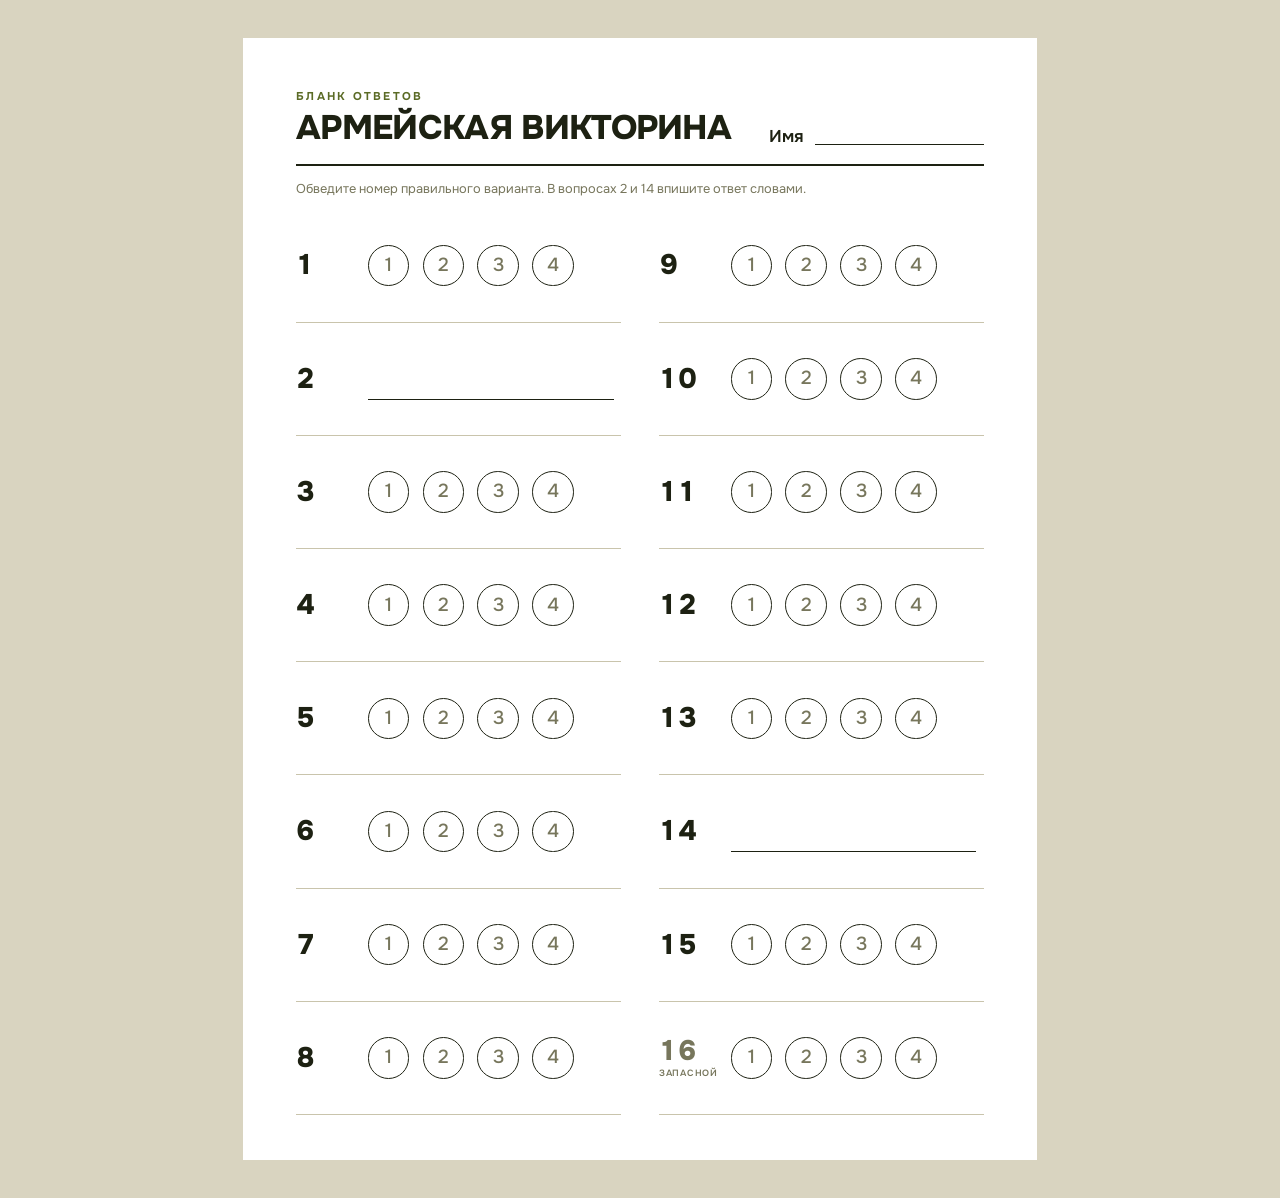
==== blank.html @ 9c08fa0b "Add a printable answer sheet (A4) blank.html builds the sheet from js/data.js: a name field on top a" ====
<!doctype html>
<html lang="ru">
<head>
  <meta charset="utf-8">
  <meta name="viewport" content="width=device-width, initial-scale=1">
  <title>Бланк ответов</title>
  <!-- Бланк для печати (A4). Строки строятся из js/data.js: у вопроса с вариантами —
       кружки 1–4, без вариантов — линия для ответа. Печать: Ctrl+P. -->
  <style>
    @font-face {
      font-family: "Onest";
      src: url("assets/fonts/onest-cyrillic-wght-normal.woff2") format("woff2-variations");
      font-weight: 100 900;
      unicode-range: U+0301, U+0400-045F, U+0490-0491, U+04B0-04B1, U+2116;
    }
    @font-face {
      font-family: "Onest";
      src: url("assets/fonts/onest-latin-wght-normal.woff2") format("woff2-variations");
      font-weight: 100 900;
      unicode-range: U+0000-00FF, U+2000-206F;
    }
    @page { size: A4 portrait; margin: 0; }
    :root {
      --ink: #1d2112;
      --muted: #77765c;
      --line: #c9c4ac;
      --accent: #5b6b26;
      --f: "Onest", "Segoe UI", sans-serif;
    }
    * { box-sizing: border-box; }
    html, body { margin: 0; background: #d9d4c0; font-family: "Onest", "Segoe UI", sans-serif; color: var(--ink); }
    .sheet {
      width: 210mm;
      height: 297mm;
      margin: 10mm auto;
      padding: 14mm 14mm 12mm;
      background: #fff;
      display: flex;
      flex-direction: column;
      -webkit-print-color-adjust: exact;
      print-color-adjust: exact;
    }
    @media print {
      html, body { background: #fff; }
      .sheet { margin: 0; }
    }

    header { display: flex; align-items: flex-end; justify-content: space-between; gap: 10mm; padding-bottom: 5mm; border-bottom: 0.6mm solid var(--ink); }
    .title { font: 800 9mm/1 var(--f); text-transform: uppercase; letter-spacing: -0.02em; }
    .kicker { font: 700 3mm/1 var(--f); letter-spacing: .2em; text-transform: uppercase; color: var(--accent); margin-bottom: 2.5mm; }
    .name { flex: 1; max-width: 95mm; display: flex; align-items: flex-end; gap: 3mm; font: 600 4.5mm/1 var(--f); }
    .name span { flex: 1; border-bottom: 0.3mm solid var(--ink); height: 9mm; }

    .hint { margin: 4mm 0 0; font: 400 3.4mm/1.3 var(--f); color: var(--muted); }

    .cols { flex: 1; display: grid; grid-template-columns: 1fr 1fr; gap: 0 10mm; margin-top: 3mm; }
    .col { display: grid; grid-template-rows: repeat(8, 1fr); }
    .row { display: flex; align-items: center; gap: 5mm; border-bottom: 0.25mm solid var(--line); }
    .num { width: 14mm; flex: none; font: 800 7.5mm/1 var(--f); font-variant-numeric: tabular-nums; }
    .opts { display: flex; gap: 3.5mm; }
    .opts i {
      width: 11mm;
      height: 11mm;
      border: 0.35mm solid var(--ink);
      border-radius: 50%;
      display: grid;
      place-items: center;
      font: 500 5mm/1 var(--f);
      font-style: normal;
      color: var(--muted);
    }
    .write { flex: 1; height: 11mm; border-bottom: 0.35mm solid var(--ink); margin-right: 2mm; }
    .spare .num { color: var(--muted); }
    .spare small { display: block; font: 600 2.4mm/1 var(--f); letter-spacing: .08em; text-transform: uppercase; margin-top: 1mm; }
  </style>
</head>
<body>
  <div class="sheet">
    <header>
      <div>
        <div class="kicker">Бланк ответов</div>
        <div class="title"></div>
      </div>
      <div class="name">Имя <span></span></div>
    </header>
    <p class="hint"></p>
    <div class="cols"></div>
  </div>

  <script src="js/data.js"></script>
  <script>
    (() => {
      const Q = window.QUIZ;
      const PER_COL = 8;
      const qs = Q.questions;
      // всегда целые колонки по 8 строк; лишние строки — для запасного вопроса
      const total = Math.max(PER_COL * 2, Math.ceil(qs.length / PER_COL) * PER_COL);
      const row = (k) => {
        const q = qs[k];
        const n = k + 1;
        if (!q) return `<div class="row spare"><div class="num">${n}<small>запасной</small></div><div class="opts">${[1, 2, 3, 4].map((d) => `<i>${d}</i>`).join("")}</div></div>`;
        const body = q.options
          ? `<div class="opts">${q.options.map((_, d) => `<i>${d + 1}</i>`).join("")}</div>`
          : `<div class="write"></div>`;
        return `<div class="row"><div class="num">${n}</div>${body}</div>`;
      };
      const cols = [];
      for (let c = 0; c < total / PER_COL; c++) {
        cols.push(`<div class="col">${Array.from({ length: PER_COL }, (_, r) => row(c * PER_COL + r)).join("")}</div>`);
      }
      document.querySelector(".cols").innerHTML = cols.join("");
      document.querySelector(".title").textContent = Q.title;
      const written = qs.map((q, k) => (q.options ? null : k + 1)).filter(Boolean);
      document.querySelector(".hint").textContent = "Обведите номер правильного варианта." +
        (written.length ? ` В ${written.length > 1 ? "вопросах" : "вопросе"} ${written.join(" и ")} впишите ответ словами.` : "");
    })();
  </script>
</body>
</html>
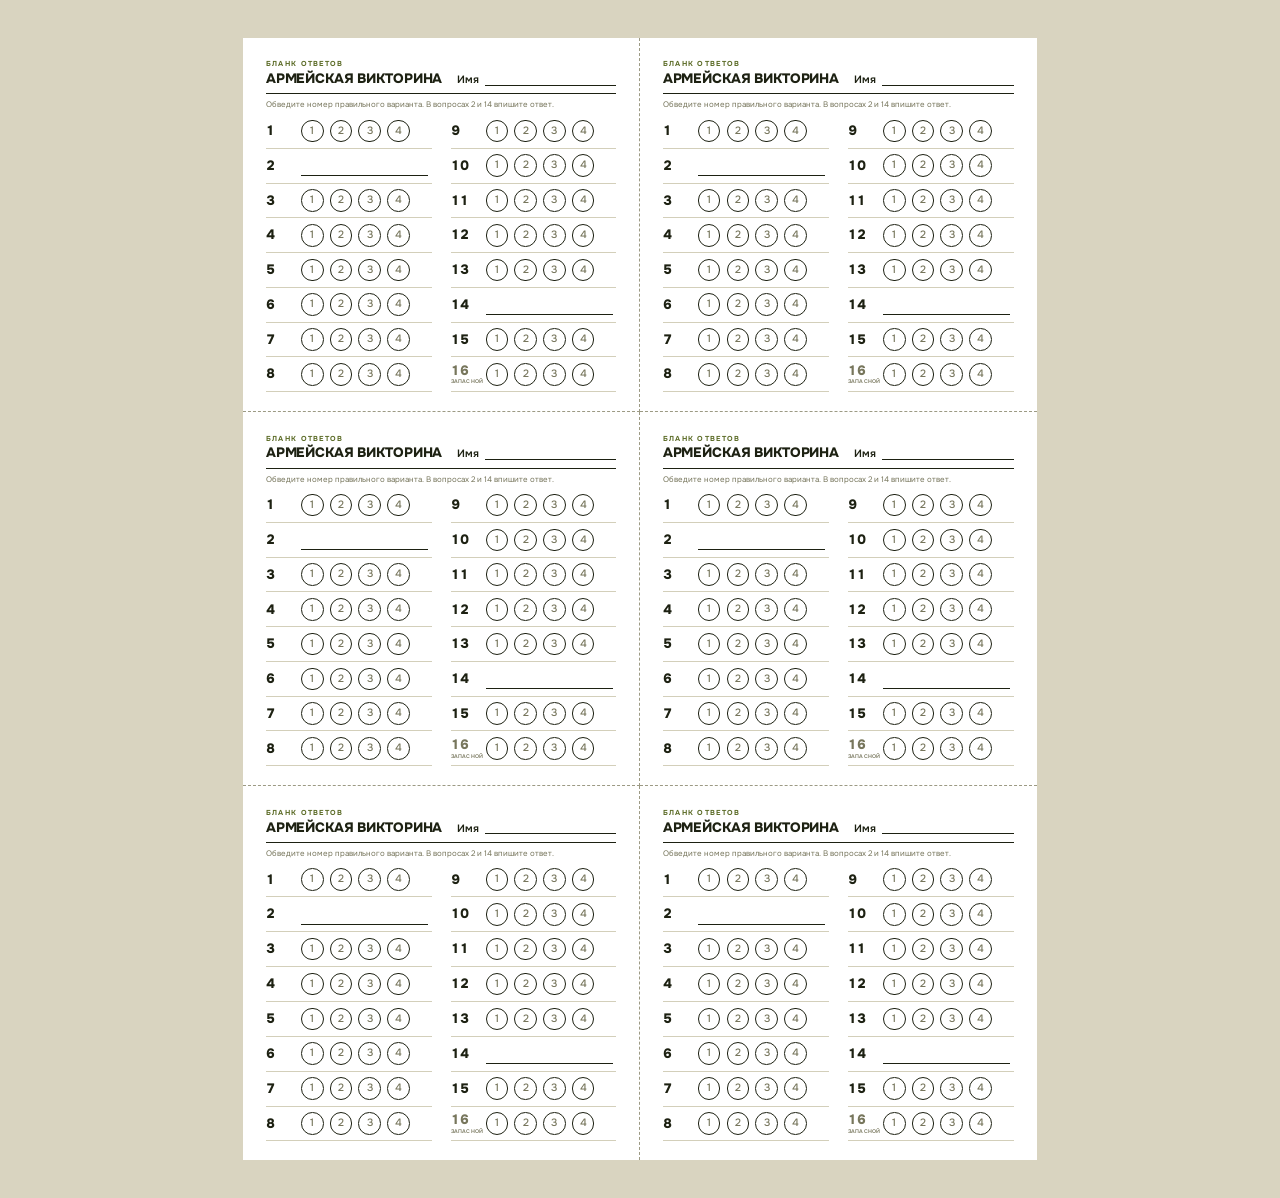
==== commit ddea8c95: "Answer sheet: six blanks per A4 page The sheet is now a 2 x 3 grid of 105 x 99 mm blanks with dashed" ====
--- a/blank.html
+++ b/blank.html
@@ -4,8 +4,9 @@
   <meta charset="utf-8">
   <meta name="viewport" content="width=device-width, initial-scale=1">
   <title>Бланк ответов</title>
-  <!-- Бланк для печати (A4). Строки строятся из js/data.js: у вопроса с вариантами —
-       кружки 1–4, без вариантов — линия для ответа. Печать: Ctrl+P. -->
+  <!-- Бланки для печати: 6 штук на листе A4 (2 × 3, каждый 105 × 99 мм), между ними линии для разрезания.
+       Строки строятся из js/data.js: у вопроса с вариантами — кружки 1–4, без вариантов — линия для ответа.
+       Печать: Ctrl+P, A4, поля «Нет». -->
   <style>
     @font-face {
       font-family: "Onest";
@@ -23,20 +24,21 @@
     :root {
       --ink: #1d2112;
       --muted: #77765c;
-      --line: #c9c4ac;
+      --line: #d3cfba;
+      --cut: #9c9a84;
       --accent: #5b6b26;
       --f: "Onest", "Segoe UI", sans-serif;
     }
     * { box-sizing: border-box; }
-    html, body { margin: 0; background: #d9d4c0; font-family: "Onest", "Segoe UI", sans-serif; color: var(--ink); }
+    html, body { margin: 0; background: #d9d4c0; font-family: var(--f); color: var(--ink); }
     .sheet {
       width: 210mm;
       height: 297mm;
       margin: 10mm auto;
-      padding: 14mm 14mm 12mm;
       background: #fff;
-      display: flex;
-      flex-direction: column;
+      display: grid;
+      grid-template-columns: repeat(2, 1fr);
+      grid-template-rows: repeat(3, 1fr);
       -webkit-print-color-adjust: exact;
       print-color-adjust: exact;
     }
@@ -45,74 +47,79 @@
       .sheet { margin: 0; }
     }
 
-    header { display: flex; align-items: flex-end; justify-content: space-between; gap: 10mm; padding-bottom: 5mm; border-bottom: 0.6mm solid var(--ink); }
-    .title { font: 800 9mm/1 var(--f); text-transform: uppercase; letter-spacing: -0.02em; }
-    .kicker { font: 700 3mm/1 var(--f); letter-spacing: .2em; text-transform: uppercase; color: var(--accent); margin-bottom: 2.5mm; }
-    .name { flex: 1; max-width: 95mm; display: flex; align-items: flex-end; gap: 3mm; font: 600 4.5mm/1 var(--f); }
-    .name span { flex: 1; border-bottom: 0.3mm solid var(--ink); height: 9mm; }
+    /* Один бланк; пунктир — линии разреза */
+    .blank { padding: 6mm 6mm 5mm; display: flex; flex-direction: column; min-height: 0; }
+    .blank:nth-child(odd) { border-right: 0.25mm dashed var(--cut); }
+    .blank:nth-child(-n+4) { border-bottom: 0.25mm dashed var(--cut); }
 
-    .hint { margin: 4mm 0 0; font: 400 3.4mm/1.3 var(--f); color: var(--muted); }
+    header { display: flex; align-items: flex-end; gap: 4mm; padding-bottom: 2mm; border-bottom: 0.4mm solid var(--ink); }
+    .title { font: 800 3.6mm/1 var(--f); text-transform: uppercase; letter-spacing: -0.01em; white-space: nowrap; }
+    .kicker { font: 700 1.9mm/1 var(--f); letter-spacing: .18em; text-transform: uppercase; color: var(--accent); margin-bottom: 1.2mm; }
+    .name { flex: 1; display: flex; align-items: flex-end; gap: 1.5mm; font: 600 2.8mm/1 var(--f); }
+    .name span { flex: 1; border-bottom: 0.25mm solid var(--ink); height: 6mm; }
 
-    .cols { flex: 1; display: grid; grid-template-columns: 1fr 1fr; gap: 0 10mm; margin-top: 3mm; }
+    .hint { margin: 1.6mm 0 0; font: 400 2.1mm/1.25 var(--f); color: var(--muted); }
+
+    .cols { flex: 1; min-height: 0; display: grid; grid-template-columns: 1fr 1fr; gap: 0 5mm; margin-top: 1mm; }
     .col { display: grid; grid-template-rows: repeat(8, 1fr); }
-    .row { display: flex; align-items: center; gap: 5mm; border-bottom: 0.25mm solid var(--line); }
-    .num { width: 14mm; flex: none; font: 800 7.5mm/1 var(--f); font-variant-numeric: tabular-nums; }
-    .opts { display: flex; gap: 3.5mm; }
+    .row { display: flex; align-items: center; gap: 1.8mm; border-bottom: 0.2mm solid var(--line); }
+    .num { width: 7.5mm; flex: none; font: 800 3.6mm/1 var(--f); font-variant-numeric: tabular-nums; }
+    .opts { display: flex; gap: 1.6mm; }
     .opts i {
-      width: 11mm;
-      height: 11mm;
-      border: 0.35mm solid var(--ink);
+      width: 6mm;
+      height: 6mm;
+      border: 0.25mm solid var(--ink);
       border-radius: 50%;
       display: grid;
       place-items: center;
-      font: 500 5mm/1 var(--f);
+      font: 500 2.8mm/1 var(--f);
       font-style: normal;
       color: var(--muted);
     }
-    .write { flex: 1; height: 11mm; border-bottom: 0.35mm solid var(--ink); margin-right: 2mm; }
+    .write { flex: 1; height: 5.5mm; border-bottom: 0.25mm solid var(--ink); margin-right: 1mm; }
     .spare .num { color: var(--muted); }
-    .spare small { display: block; font: 600 2.4mm/1 var(--f); letter-spacing: .08em; text-transform: uppercase; margin-top: 1mm; }
+    .spare small { display: block; font: 600 1.4mm/1 var(--f); letter-spacing: .04em; text-transform: uppercase; margin-top: 0.6mm; }
   </style>
 </head>
 <body>
-  <div class="sheet">
-    <header>
-      <div>
-        <div class="kicker">Бланк ответов</div>
-        <div class="title"></div>
-      </div>
-      <div class="name">Имя <span></span></div>
-    </header>
-    <p class="hint"></p>
-    <div class="cols"></div>
-  </div>
+  <div class="sheet"></div>
 
   <script src="js/data.js"></script>
   <script>
     (() => {
       const Q = window.QUIZ;
+      const PER_SHEET = 6;
       const PER_COL = 8;
       const qs = Q.questions;
+      const esc = (s) => String(s).replace(/[&<>"]/g, (c) => ({ "&": "&amp;", "<": "&lt;", ">": "&gt;", '"': "&quot;" })[c]);
       // всегда целые колонки по 8 строк; лишние строки — для запасного вопроса
       const total = Math.max(PER_COL * 2, Math.ceil(qs.length / PER_COL) * PER_COL);
+      const circles = (n) => Array.from({ length: n }, (_, d) => `<i>${d + 1}</i>`).join("");
       const row = (k) => {
         const q = qs[k];
         const n = k + 1;
-        if (!q) return `<div class="row spare"><div class="num">${n}<small>запасной</small></div><div class="opts">${[1, 2, 3, 4].map((d) => `<i>${d}</i>`).join("")}</div></div>`;
-        const body = q.options
-          ? `<div class="opts">${q.options.map((_, d) => `<i>${d + 1}</i>`).join("")}</div>`
-          : `<div class="write"></div>`;
+        if (!q) return `<div class="row spare"><div class="num">${n}<small>запасной</small></div><div class="opts">${circles(4)}</div></div>`;
+        const body = q.options ? `<div class="opts">${circles(q.options.length)}</div>` : `<div class="write"></div>`;
         return `<div class="row"><div class="num">${n}</div>${body}</div>`;
       };
-      const cols = [];
-      for (let c = 0; c < total / PER_COL; c++) {
-        cols.push(`<div class="col">${Array.from({ length: PER_COL }, (_, r) => row(c * PER_COL + r)).join("")}</div>`);
-      }
-      document.querySelector(".cols").innerHTML = cols.join("");
-      document.querySelector(".title").textContent = Q.title;
+      const cols = Array.from({ length: total / PER_COL }, (_, c) =>
+        `<div class="col">${Array.from({ length: PER_COL }, (_, r) => row(c * PER_COL + r)).join("")}</div>`).join("");
       const written = qs.map((q, k) => (q.options ? null : k + 1)).filter(Boolean);
-      document.querySelector(".hint").textContent = "Обведите номер правильного варианта." +
-        (written.length ? ` В ${written.length > 1 ? "вопросах" : "вопросе"} ${written.join(" и ")} впишите ответ словами.` : "");
+      const hint = "Обведите номер правильного варианта." +
+        (written.length ? ` В ${written.length > 1 ? "вопросах" : "вопросе"} ${written.join(" и ")} впишите ответ.` : "");
+      const blank = `
+        <div class="blank">
+          <header>
+            <div>
+              <div class="kicker">Бланк ответов</div>
+              <div class="title">${esc(Q.title)}</div>
+            </div>
+            <div class="name">Имя <span></span></div>
+          </header>
+          <p class="hint">${esc(hint)}</p>
+          <div class="cols">${cols}</div>
+        </div>`;
+      document.querySelector(".sheet").innerHTML = blank.repeat(PER_SHEET);
     })();
   </script>
 </body>
